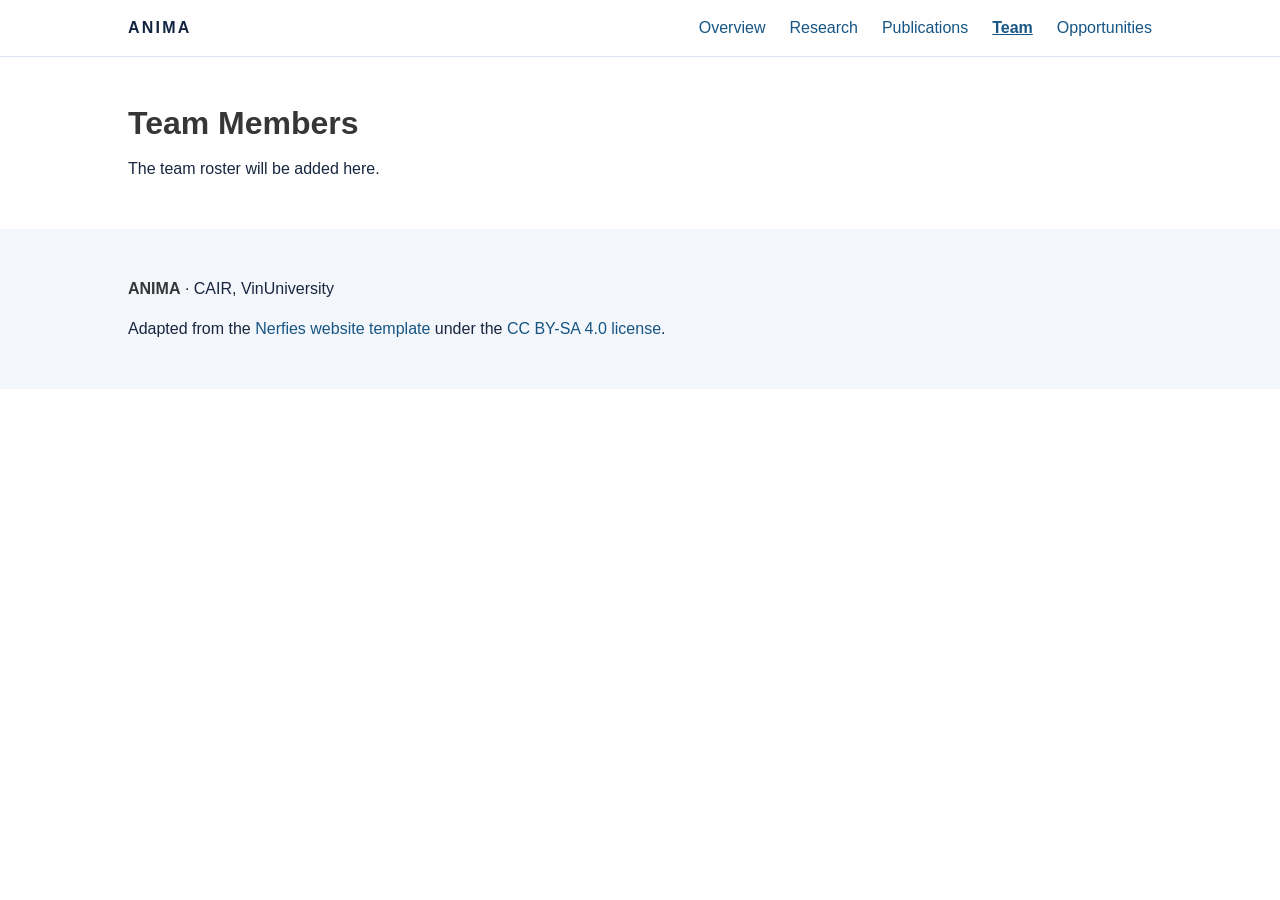
==== team.html @ 46f418fd "update ANIMA info" ====
<!DOCTYPE html>
<html lang="en">
<head>
  <meta charset="utf-8">
  <meta name="viewport" content="width=device-width, initial-scale=1">
  <meta name="description" content="Meet the ANIMA research group at CAIR, VinUniversity.">
  <title>Team Members | ANIMA, VinUniversity</title>
  <link rel="stylesheet" href="./static/css/bulma.min.css">
  <link rel="stylesheet" href="./static/css/index.css">
</head>
<body>
  <header class="site-header">
    <nav class="container" aria-label="Main navigation">
      <a class="wordmark" href="./">ANIMA</a>
      <ul class="site-links">
        <li><a href="./#about">Overview</a></li>
        <li><a href="./#research">Research</a></li>
        <li><a href="./#publications">Publications</a></li>
        <li><a href="./team.html" aria-current="page">Team</a></li>
        <li><a href="./opportunities.html">Opportunities</a></li>
      </ul>
    </nav>
  </header>

  <main>
    <section id="team" class="section">
      <div class="container content">
        <h1>Team Members</h1>
        <p>The team roster will be added here.</p>
      </div>
    </section>
  </main>

  <footer class="footer">
    <div class="container content">
      <p><strong>ANIMA</strong> · CAIR, VinUniversity</p>
      <p>Adapted from the <a href="https://github.com/nerfies/nerfies.github.io">Nerfies website template</a> under the <a rel="license" href="https://creativecommons.org/licenses/by-sa/4.0/">CC BY-SA 4.0 license</a>.</p>
    </div>
  </footer>
</body>
</html>
---- static/css/index.css ----
:root {
  --ink: #182640;
  --navy: #122440;
  --accent: #165584;
  --muted: #f3f6fa;
}

body {
  color: var(--ink);
}

a {
  color: var(--accent);
}

.container {
  max-width: 64rem !important;
}

.site-header {
  padding: 1rem 1.5rem;
  border-bottom: 1px solid #dce4ef;
}

.site-header nav,
.site-links {
  display: flex;
  flex-wrap: wrap;
  align-items: center;
  gap: 0.75rem 1.5rem;
}

.site-header nav {
  justify-content: space-between;
}

.wordmark {
  color: var(--navy);
  font-weight: 800;
  letter-spacing: 0.14em;
}

.lab-hero {
  color: white;
  background: linear-gradient(120deg, var(--navy), #214d76);
}

.lab-hero .hero-body {
  padding: clamp(3rem, 8vw, 7rem) 1.5rem;
}

.lab-hero .title,
.lab-hero .subtitle {
  color: white;
}

.affiliation {
  color: #c6d9ee;
  font-weight: 600;
  margin-bottom: 0.75rem;
}

.lab-hero .title {
  font-size: clamp(3.5rem, 9vw, 6rem);
  letter-spacing: 0.04em;
}

.hero-description {
  max-width: 39rem;
  font-size: 1.15rem;
  margin-bottom: 1.5rem;
}

.hero-button,
.github-button {
  margin: 0 0.5rem 0.5rem 0;
}

.github-button {
  background: transparent;
  color: white;
}

.github-button:hover,
.github-button:focus,
.github-button:active {
  background: #294f75;
  border-color: white;
  color: white;
}

.section-muted,
.footer {
  background: var(--muted);
}

.section .content > p {
  max-width: 46rem;
}

#about h3 {
  max-width: 43rem;
  font-size: 1.25rem;
  line-height: 1.5;
}

.research-card {
  height: 100%;
  box-shadow: none;
  border: 1px solid #dce4ef;
}

.footer {
  padding-bottom: 3rem;
}

.affiliation a {
  color: inherit;
  text-decoration: underline;
}

.lab-news {
  background: var(--muted);
  border-bottom: 1px solid #dce4ef;
  padding: 1rem 1.5rem;
}

.lab-news .container {
  display: flex;
  flex-wrap: wrap;
  gap: 0.25rem 1rem;
}

.site-links a[aria-current="page"] {
  font-weight: 700;
  text-decoration: underline;
}
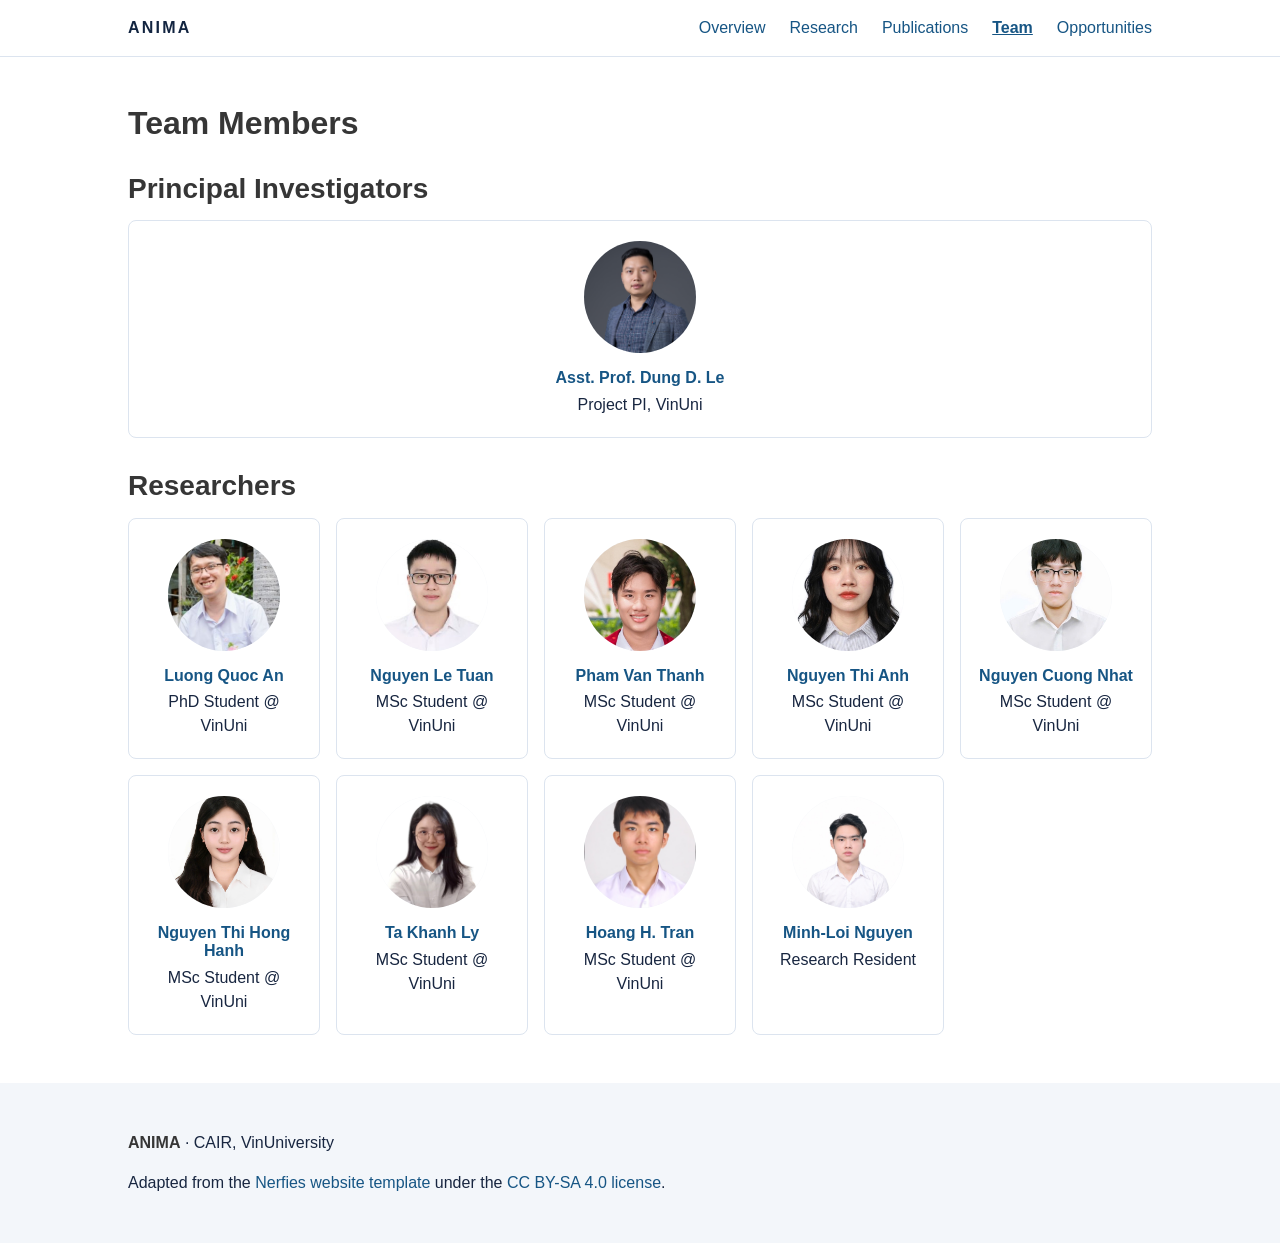
==== commit 0b260d50: "remove unused assets & update team member page" ====
--- a/team.html
+++ b/team.html
@@ -7,6 +7,7 @@
   <title>Team Members | ANIMA, VinUniversity</title>
   <link rel="stylesheet" href="./static/css/bulma.min.css">
   <link rel="stylesheet" href="./static/css/index.css">
+  <script type="module" src="./static/js/team.js"></script>
 </head>
 <body>
   <header class="site-header">
@@ -26,7 +27,9 @@
     <section id="team" class="section">
       <div class="container content">
         <h1>Team Members</h1>
-        <p>The team roster will be added here.</p>
+        <p id="team-status" role="status">Loading team members…</p>
+        <div id="team-groups"></div>
+        <noscript><p>Enable JavaScript to view the team roster.</p></noscript>
       </div>
     </section>
   </main>
--- a/static/css/index.css
+++ b/static/css/index.css
@@ -135,3 +135,52 @@
   font-weight: 700;
   text-decoration: underline;
 }
+
+.team-group {
+  margin-top: 2rem;
+}
+
+.content .team-grid {
+  display: grid;
+  grid-template-columns: repeat(auto-fit, minmax(min(100%, 12rem), 1fr));
+  gap: 1rem;
+  list-style: none;
+  margin: 0;
+}
+
+.content .team-member {
+  margin: 0;
+  padding: 1.25rem 1rem;
+  border: 1px solid #dce4ef;
+  border-radius: 0.5rem;
+  text-align: center;
+}
+
+.team-avatar {
+  position: relative;
+  display: grid;
+  place-items: center;
+  width: 7rem;
+  height: 7rem;
+  margin: 0 auto 1rem;
+  overflow: hidden;
+  border-radius: 50%;
+  background: var(--muted);
+  color: var(--accent);
+  font-size: 1.5rem;
+  font-weight: 700;
+}
+
+.team-avatar img {
+  position: absolute;
+  inset: 0;
+  width: 100%;
+  height: 100%;
+  object-fit: cover;
+  background: var(--muted);
+}
+
+.content .team-member h3 {
+  margin: 0 0 0.35rem;
+  font-size: 1rem;
+}
